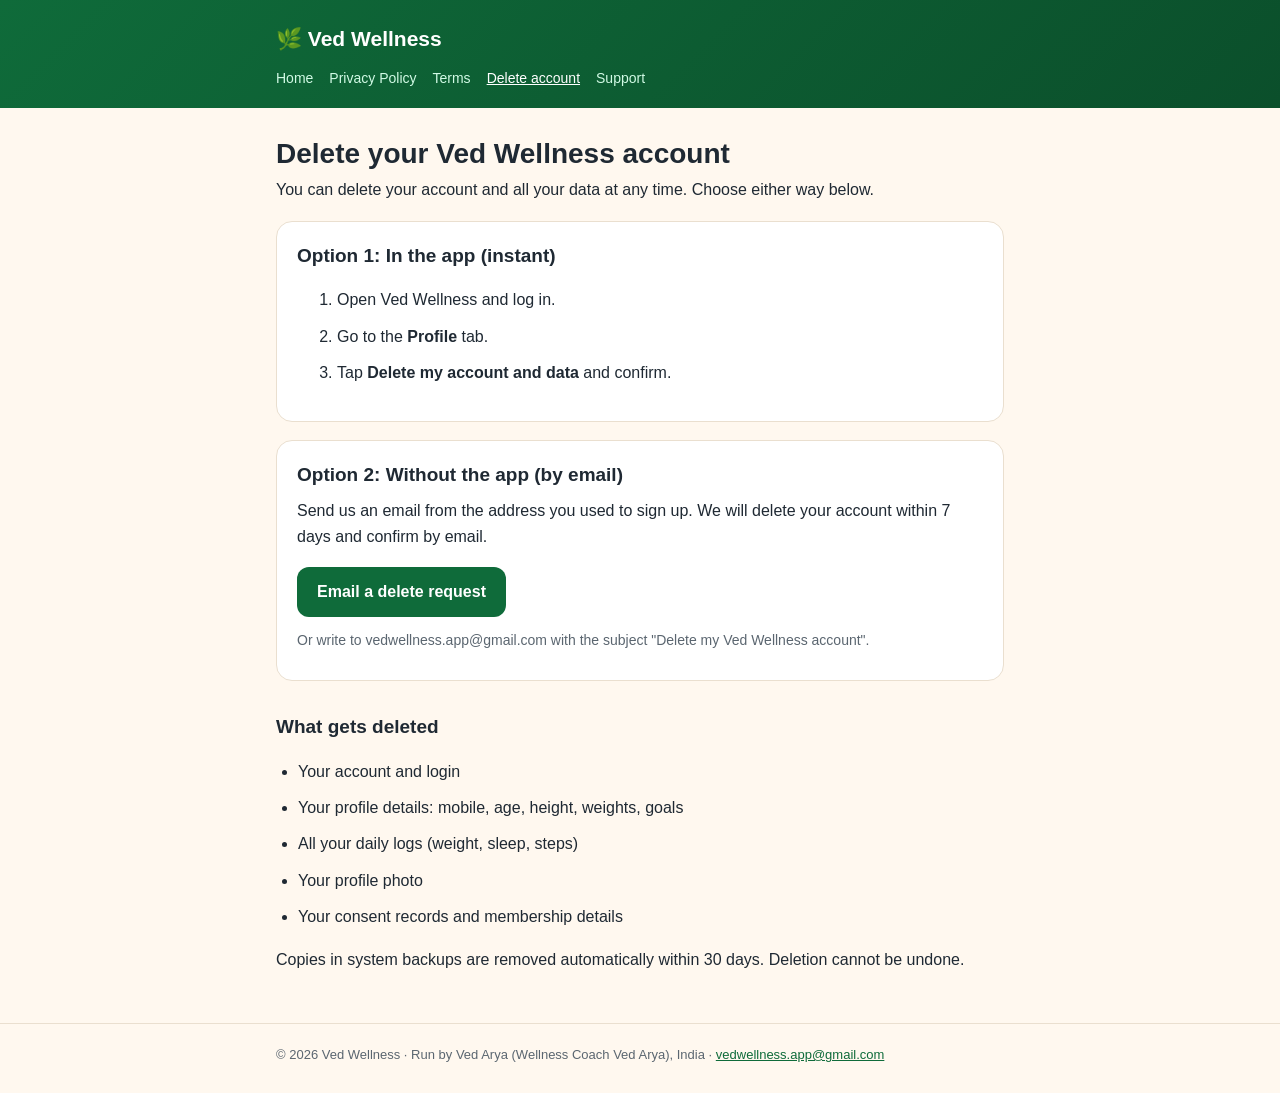
==== delete-account.html @ 0529d42f "Add files via upload" ====
<!doctype html>
<html lang="en">
<head>
<meta charset="utf-8">
<meta name="viewport" content="width=device-width, initial-scale=1">
<link rel="stylesheet" href="style.css">
<title>Delete your account · Ved Wellness</title>
<meta name="description" content="How to delete your Ved Wellness account and data.">
</head>
<body>
<header><div class="wrap">
<a class="brand" href="index.html">🌿 Ved Wellness</a>
<nav><a href="index.html">Home</a><a href="privacy.html">Privacy Policy</a><a href="terms.html">Terms</a><a href="delete-account.html" aria-current="page">Delete account</a><a href="support.html">Support</a></nav>
</div></header>
<main><div class="wrap">

<h1>Delete your Ved Wellness account</h1>
<p>You can delete your account and all your data at any time. Choose either way below.</p>

<div class="card">
<h2 style="margin-top:0">Option 1: In the app (instant)</h2>
<ol>
<li>Open Ved Wellness and log in.</li>
<li>Go to the <strong>Profile</strong> tab.</li>
<li>Tap <strong>Delete my account and data</strong> and confirm.</li>
</ol>
</div>

<div class="card">
<h2 style="margin-top:0">Option 2: Without the app (by email)</h2>
<p>Send us an email from the address you used to sign up. We will delete your account within 7 days and confirm by email.</p>
<a class="btn" href="mailto:vedwellness.app@gmail.com?subject=Delete%20my%20Ved%20Wellness%20account&body=Please%20delete%20my%20Ved%20Wellness%20account%20and%20all%20my%20data.%0AMy%20account%20email%3A%20">Email a delete request</a>
<p class="muted" style="margin-top:12px">Or write to vedwellness.app@gmail.com with the subject "Delete my Ved Wellness account".</p>
</div>

<h2>What gets deleted</h2>
<ul>
<li>Your account and login</li>
<li>Your profile details: mobile, age, height, weights, goals</li>
<li>All your daily logs (weight, sleep, steps)</li>
<li>Your profile photo</li>
<li>Your consent records and membership details</li>
</ul>
<p>Copies in system backups are removed automatically within 30 days. Deletion cannot be undone.</p>

</div></main>
<footer><div class="wrap">© 2026 Ved Wellness · Run by Ved Arya (Wellness Coach Ved Arya), India · <a href="mailto:vedwellness.app@gmail.com">vedwellness.app@gmail.com</a></div></footer>
</body>
</html>
---- style.css ----
:root{--green:#0F6B3A;--bg:#FFF8EF;--text:#1F2933;--muted:#5B6670;--card:#FFFFFF;--line:#EADFCF}
@media (prefers-color-scheme:dark){:root{--green:#4ADE80;--bg:#0F1512;--text:#E8EDEA;--muted:#9AA6A0;--card:#18201C;--line:#2A332E}}
*{box-sizing:border-box}
body{margin:0;font-family:-apple-system,BlinkMacSystemFont,"Segoe UI",Roboto,Helvetica,Arial,sans-serif;background:var(--bg);color:var(--text);line-height:1.65;font-size:16px}
.wrap{max-width:760px;margin:0 auto;padding:0 16px}
header{background:linear-gradient(135deg,#0F6B3A,#0B4F2B);color:#fff;padding:22px 0 18px}
.brand{color:#fff;text-decoration:none;font-weight:800;font-size:21px;display:inline-flex;align-items:center;gap:8px}
nav{margin-top:10px;display:flex;flex-wrap:wrap;gap:6px 16px}
nav a{color:#D1FAE5;font-size:14px;text-decoration:none}
nav a:hover,nav a[aria-current]{color:#fff;text-decoration:underline}
main{padding:28px 0 40px}
h1{font-size:28px;line-height:1.25;margin:0 0 6px}
h2{font-size:19px;margin:30px 0 8px}
p,li{margin:0 0 10px}
ul{padding-left:22px}
a{color:var(--green)}
.muted{color:var(--muted);font-size:14px}
.card{background:var(--card);border:1px solid var(--line);border-radius:16px;padding:18px 20px;margin:18px 0}
.btn{display:inline-block;background:#0F6B3A;color:#fff;padding:12px 20px;border-radius:12px;text-decoration:none;font-weight:700;margin-top:6px}
table{width:100%;border-collapse:collapse;font-size:15px;margin:10px 0}
th,td{text-align:left;padding:9px 8px;border-bottom:1px solid var(--line);vertical-align:top}
th{color:var(--muted);font-weight:600;font-size:13px}
footer{border-top:1px solid var(--line);padding:20px 0 28px;font-size:13px;color:var(--muted)}
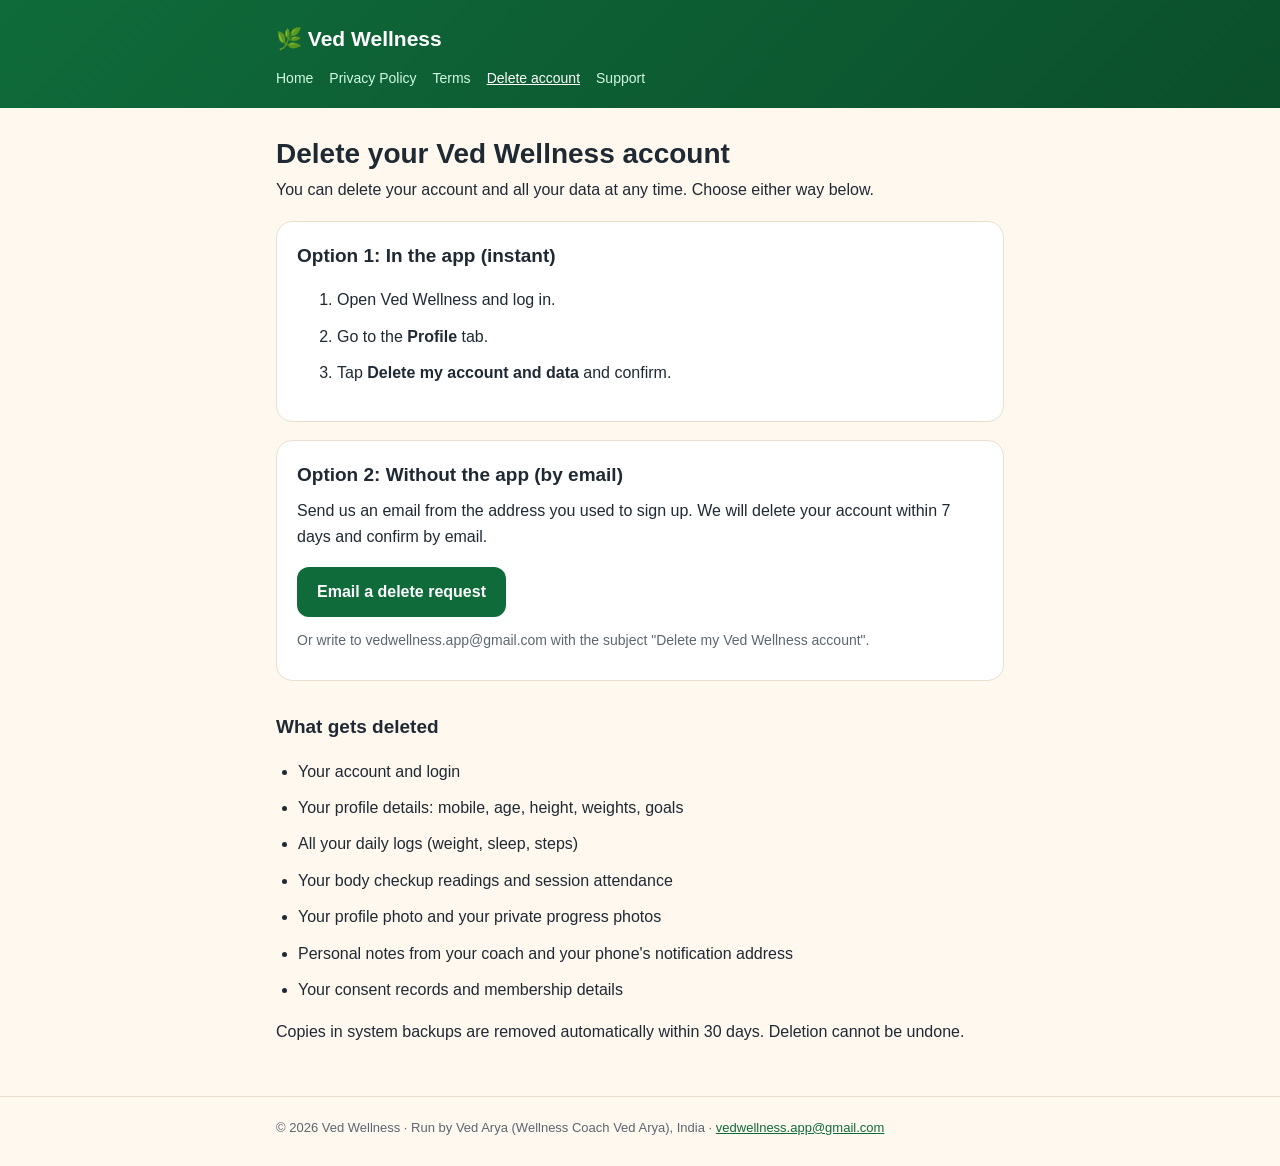
==== commit 04da3611: "Update privacy and delete account pages" ====
--- a/delete-account.html
+++ b/delete-account.html
@@ -38,7 +38,9 @@
 <li>Your account and login</li>
 <li>Your profile details: mobile, age, height, weights, goals</li>
 <li>All your daily logs (weight, sleep, steps)</li>
-<li>Your profile photo</li>
+<li>Your body checkup readings and session attendance</li>
+<li>Your profile photo and your private progress photos</li>
+<li>Personal notes from your coach and your phone's notification address</li>
 <li>Your consent records and membership details</li>
 </ul>
 <p>Copies in system backups are removed automatically within 30 days. Deletion cannot be undone.</p>
